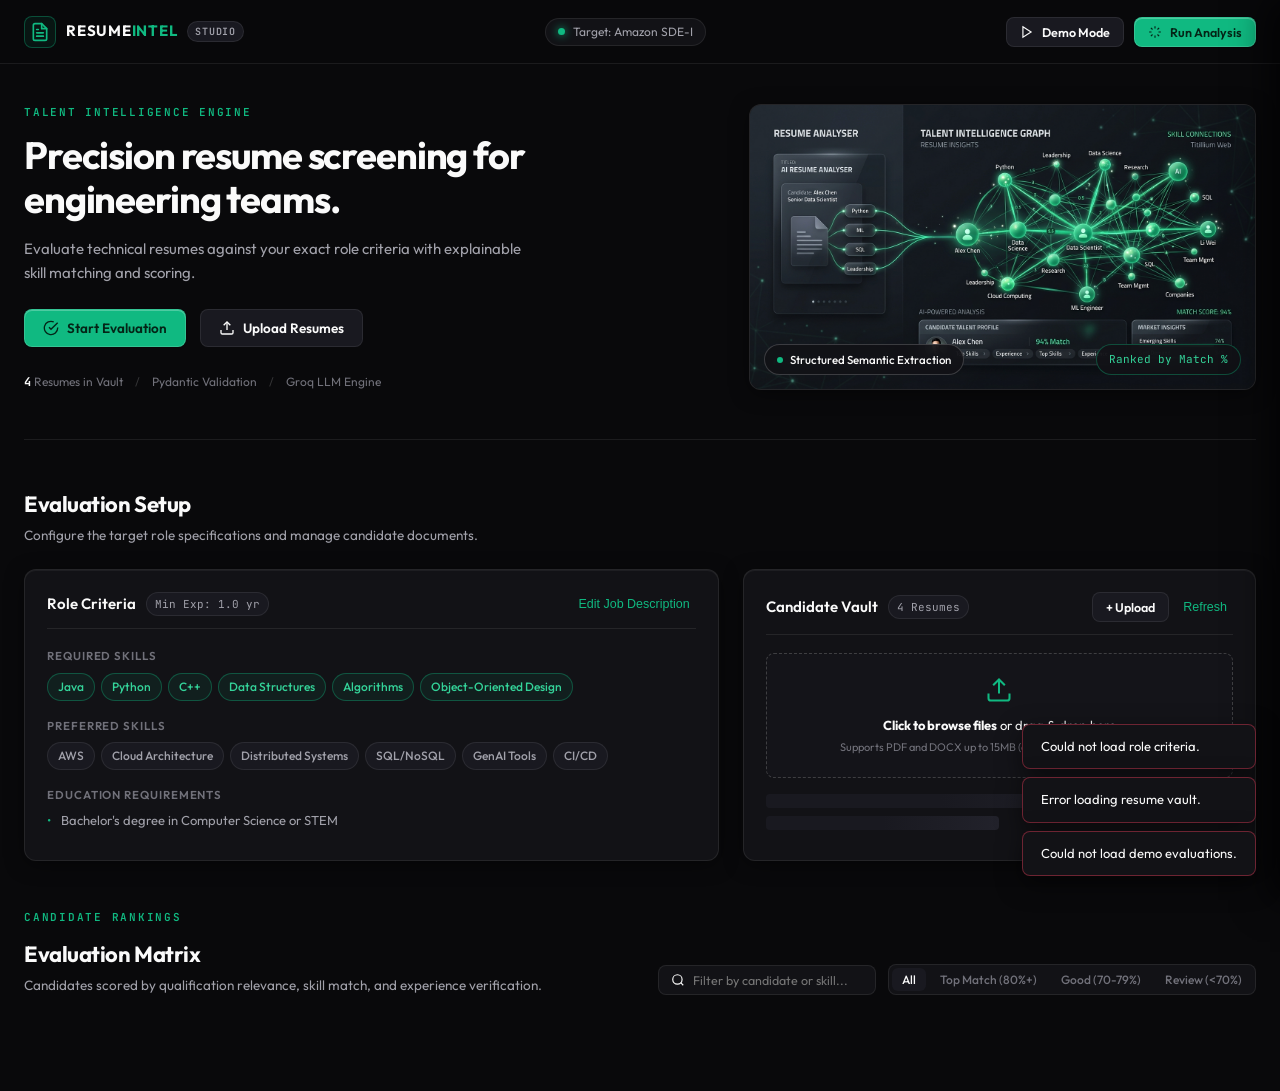
==== templates/index.html @ 769f35db "Initial commit: ResumeIntel AI Resume Screener" ====
<!DOCTYPE html>
<html lang="en">
<head>
  <meta charset="UTF-8">
  <meta name="viewport" content="width=device-width, initial-scale=1.0">
  <title>Resume Intelligence Studio | AI Talent Screening</title>
  <meta name="description" content="Precision resume screening and technical candidate evaluation powered by structured LLM intelligence.">
  
  <!-- Modern Typography: Outfit (Sans) and JetBrains Mono (Metrics) -->
  <link rel="preconnect" href="https://fonts.googleapis.com">
  <link rel="preconnect" href="https://fonts.gstatic.com" crossorigin>
  <link href="https://fonts.googleapis.com/css2?family=JetBrains+Mono:wght@400;500;600;700&family=Outfit:wght@300;400;500;600;700;800&display=swap" rel="stylesheet">
  
  <link rel="stylesheet" href="/static/css/style.css">
</head>
<body>
  <!-- Top Single-Line Navigation -->
  <header class="app-header" id="main-nav">
    <div class="nav-container">
      <div class="nav-brand">
        <div class="brand-glyph">
          <svg width="20" height="20" viewBox="0 0 24 24" fill="none" stroke="currentColor" stroke-width="2" stroke-linecap="round" stroke-linejoin="round">
            <path d="M14 2H6a2 2 0 0 0-2 2v16a2 2 0 0 0 2 2h12a2 2 0 0 0 2-2V8z"></path>
            <polyline points="14 2 14 8 20 8"></polyline>
            <line x1="16" y1="13" x2="8" y2="13"></line>
            <line x1="16" y1="17" x2="8" y2="17"></line>
            <polyline points="10 9 9 9 8 9"></polyline>
          </svg>
        </div>
        <span class="brand-title">RESUME<span class="brand-accent">INTEL</span></span>
        <span class="brand-badge">STUDIO</span>
      </div>

      <div class="nav-status">
        <span class="status-indicator"></span>
        <span class="status-text" id="active-role-pill">Target: Amazon SDE-I</span>
      </div>

      <div class="nav-actions">
        <button type="button" class="btn btn-secondary btn-sm" id="nav-demo-btn">
          <svg width="14" height="14" viewBox="0 0 24 24" fill="none" stroke="currentColor" stroke-width="2">
            <polygon points="5 3 19 12 5 21 5 3"></polygon>
          </svg>
          Demo Mode
        </button>
        <button type="button" class="btn btn-primary btn-sm" id="nav-run-btn">
          <svg width="14" height="14" viewBox="0 0 24 24" fill="none" stroke="currentColor" stroke-width="2">
            <path d="M12 2v4M12 18v4M4.93 4.93l2.83 2.83M16.24 16.24l2.83 2.83M2 12h4M18 12h4M4.93 19.07l2.83-2.83M16.24 7.76l2.83-2.83"></path>
          </svg>
          Run Analysis
        </button>
      </div>
    </div>
  </header>

  <main class="app-main">
    <!-- Asymmetric Split Hero Section -->
    <section class="hero-section" id="hero-block">
      <div class="hero-layout">
        <div class="hero-content">
          <div class="hero-eyebrow">TALENT INTELLIGENCE ENGINE</div>
          <h1 class="hero-headline">Precision resume screening for engineering teams.</h1>
          <p class="hero-subtext">
            Evaluate technical resumes against your exact role criteria with explainable skill matching and scoring.
          </p>
          <div class="hero-actions">
            <button type="button" class="btn btn-primary" id="hero-run-btn">
              <svg width="16" height="16" viewBox="0 0 24 24" fill="none" stroke="currentColor" stroke-width="2">
                <path d="M22 11.08V12a10 10 0 1 1-5.93-9.14"></path>
                <polyline points="22 4 12 14.01 9 11.01"></polyline>
              </svg>
              Start Evaluation
            </button>
            <button type="button" class="btn btn-secondary" id="hero-upload-shortcut">
              <svg width="16" height="16" viewBox="0 0 24 24" fill="none" stroke="currentColor" stroke-width="2">
                <path d="M21 15v4a2 2 0 0 1-2 2H5a2 2 0 0 1-2-2v-4"></path>
                <polyline points="17 8 12 3 7 8"></polyline>
                <line x1="12" y1="3" x2="12" y2="15"></line>
              </svg>
              Upload Resumes
            </button>
          </div>
          <div class="hero-metrics">
            <span class="metric-item"><strong id="vault-count-stat">4</strong> Resumes in Vault</span>
            <span class="metric-divider">/</span>
            <span class="metric-item">Pydantic Validation</span>
            <span class="metric-divider">/</span>
            <span class="metric-item">Groq LLM Engine</span>
          </div>
        </div>

        <div class="hero-asset-wrap">
          <div class="hero-media-card">
            <img src="/static/assets/hero_visual.jpg" alt="AI Talent Intelligence Graph" class="hero-media-img" width="720" height="405">
            <div class="hero-media-overlay">
              <div class="overlay-pill">
                <span class="live-dot"></span>
                <span>Structured Semantic Extraction</span>
              </div>
              <div class="overlay-badge">Ranked by Match %</div>
            </div>
          </div>
        </div>
      </div>
    </section>

    <!-- Studio Grid: Job Description Criteria & Resume Vault -->
    <section class="studio-section" id="studio-block">
      <div class="section-header">
        <h2 class="section-title">Evaluation Setup</h2>
        <p class="section-subtitle">Configure the target role specifications and manage candidate documents.</p>
      </div>

      <div class="studio-grid">
        <!-- Panel 1: Target Role Criteria -->
        <div class="studio-card jd-panel">
          <div class="card-header">
            <div class="card-title-wrap">
              <h3 class="card-title" id="job-role-display">Role Criteria</h3>
              <span class="badge" id="job-exp-display">Min Exp: 1.0 yr</span>
            </div>
            <button type="button" class="btn-text" id="toggle-jd-edit-btn">Edit Job Description</button>
          </div>

          <!-- Structured Criteria Tags -->
          <div class="criteria-view" id="criteria-view">
            <div class="criteria-group">
              <div class="group-label">Required Skills</div>
              <div class="tags-cluster" id="required-skills-tags">
                <span class="tag tag-primary">Java</span>
                <span class="tag tag-primary">Python</span>
                <span class="tag tag-primary">C++</span>
                <span class="tag tag-primary">Data Structures</span>
                <span class="tag tag-primary">Algorithms</span>
                <span class="tag tag-primary">Object-Oriented Design</span>
              </div>
            </div>

            <div class="criteria-group">
              <div class="group-label">Preferred Skills</div>
              <div class="tags-cluster" id="preferred-skills-tags">
                <span class="tag tag-muted">AWS</span>
                <span class="tag tag-muted">Cloud Architecture</span>
                <span class="tag tag-muted">Distributed Systems</span>
                <span class="tag tag-muted">SQL/NoSQL</span>
                <span class="tag tag-muted">GenAI Tools</span>
                <span class="tag tag-muted">CI/CD</span>
              </div>
            </div>

            <div class="criteria-group">
              <div class="group-label">Education Requirements</div>
              <ul class="criteria-list" id="education-requirements-list">
                <li>Bachelor's degree in Computer Science or STEM</li>
              </ul>
            </div>
          </div>

          <!-- Collapsible JD Textarea Editor -->
          <div class="jd-editor-drawer hidden" id="jd-editor-drawer">
            <label for="jd-textarea" class="editor-label">Paste or modify raw job description text:</label>
            <textarea id="jd-textarea" class="jd-input" rows="8" placeholder="Paste target job description here..."></textarea>
            <div class="editor-actions">
              <button type="button" class="btn btn-secondary btn-sm" id="cancel-jd-btn">Cancel</button>
              <button type="button" class="btn btn-primary btn-sm" id="save-jd-btn">Update & Re-Extract</button>
            </div>
          </div>
        </div>

        <!-- Panel 2: Resume Vault & Upload Dropzone -->
        <div class="studio-card vault-panel">
          <div class="card-header">
            <div class="card-title-wrap">
              <h3 class="card-title">Candidate Vault</h3>
              <span class="badge" id="vault-badge-count">4 Resumes</span>
            </div>
            <div style="display: flex; align-items: center; gap: 8px;">
              <button type="button" class="btn btn-secondary btn-sm" id="vault-upload-btn">+ Upload</button>
              <button type="button" class="btn-text" id="refresh-vault-btn">Refresh</button>
            </div>
          </div>

          <!-- Hidden file input outside dropzone to eliminate bubbling issues -->
          <input type="file" id="file-input" class="file-hidden-input" accept=".pdf,.docx" multiple style="display: none;">

          <!-- Dropzone -->
          <div class="dropzone" id="upload-dropzone" role="button" tabindex="0" style="cursor: pointer;">
            <div class="dropzone-icon">
              <svg width="28" height="28" viewBox="0 0 24 24" fill="none" stroke="currentColor" stroke-width="1.75">
                <path d="M21 15v4a2 2 0 0 1-2 2H5a2 2 0 0 1-2-2v-4"></path>
                <polyline points="17 8 12 3 7 8"></polyline>
                <line x1="12" y1="3" x2="12" y2="15"></line>
              </svg>
            </div>
            <div class="dropzone-prompt">
              <strong>Click to browse files</strong> or drag & drop here
            </div>
            <div class="dropzone-hint">Supports PDF and DOCX up to 15MB (auto-evaluated upon upload)</div>
          </div>

          <!-- Vault Files List -->
          <div class="vault-list" id="vault-files-list">
            <!-- Populated via JS -->
            <div class="vault-loading-skeleton">
              <div class="skeleton-line w-75"></div>
              <div class="skeleton-line w-50"></div>
            </div>
          </div>
        </div>
      </div>
    </section>

    <!-- Candidate Evaluation Matrix (Bento Layout) -->
    <section class="matrix-section" id="matrix-block">
      <div class="section-header">
        <div class="header-left">
          <div class="hero-eyebrow">CANDIDATE RANKINGS</div>
          <h2 class="section-title">Evaluation Matrix</h2>
          <p class="section-subtitle">Candidates scored by qualification relevance, skill match, and experience verification.</p>
        </div>
        <div class="header-filters">
          <div class="search-box">
            <svg width="14" height="14" viewBox="0 0 24 24" fill="none" stroke="currentColor" stroke-width="2">
              <circle cx="11" cy="11" r="8"></circle>
              <line x1="21" y1="21" x2="16.65" y2="16.65"></line>
            </svg>
            <input type="text" id="candidate-search-input" placeholder="Filter by candidate or skill...">
          </div>
          <div class="filter-pills" id="score-filters">
            <button type="button" class="pill-btn active" data-filter="all">All</button>
            <button type="button" class="pill-btn" data-filter="top">Top Match (80%+)</button>
            <button type="button" class="pill-btn" data-filter="good">Good (70-79%)</button>
            <button type="button" class="pill-btn" data-filter="review">Review (&lt;70%)</button>
          </div>
        </div>
      </div>

      <!-- Execution Progress Indicator -->
      <div class="analysis-progress-panel hidden" id="analysis-progress-box">
        <div class="progress-bar-wrap">
          <div class="progress-bar-fill" id="progress-bar-fill"></div>
        </div>
        <div class="progress-status-row">
          <span class="progress-label" id="progress-status-text">Processing candidate resumes with Groq LLM...</span>
          <span class="progress-percent font-mono" id="progress-percent-text">0%</span>
        </div>
      </div>

      <!-- Bento Cards Grid -->
      <div class="bento-grid" id="bento-results-grid">
        <!-- Rendered dynamically by app.js -->
      </div>
    </section>
  </main>

  <!-- Slide-Over Candidate Inspector Drawer -->
  <div class="inspector-backdrop hidden" id="inspector-backdrop"></div>
  <aside class="inspector-drawer hidden" id="inspector-drawer" aria-labelledby="drawer-candidate-name">
    <div class="drawer-header">
      <div class="drawer-header-info">
        <span class="drawer-tag" id="drawer-rank-tag">RANK #1</span>
        <h3 class="drawer-name" id="drawer-candidate-name">Candidate Name</h3>
        <p class="drawer-file font-mono" id="drawer-filename">filename.pdf</p>
      </div>
      <button type="button" class="drawer-close-btn" id="drawer-close-btn" aria-label="Close Inspector">
        <svg width="20" height="20" viewBox="0 0 24 24" fill="none" stroke="currentColor" stroke-width="2">
          <line x1="18" y1="6" x2="6" y2="18"></line>
          <line x1="6" y1="6" x2="18" y2="18"></line>
        </svg>
      </button>
    </div>

    <div class="drawer-body">
      <!-- Score & Summary Card -->
      <div class="inspector-score-card">
        <div class="score-circle-lg">
          <svg class="radial-chart" viewBox="0 0 100 100">
            <circle class="circle-bg" cx="50" cy="50" r="42" stroke-width="7"></circle>
            <circle class="circle-progress" id="drawer-radial-progress" cx="50" cy="50" r="42" stroke-width="7" stroke-dasharray="264" stroke-dashoffset="35"></circle>
          </svg>
          <div class="score-text-wrap">
            <span class="score-val font-mono" id="drawer-score-val">88.5</span>
            <span class="score-pct font-mono">%</span>
          </div>
        </div>
        <div class="score-summary-wrap">
          <div class="verdict-label">RECRUITER VERDICT</div>
          <p class="verdict-text" id="drawer-verdict-text">Strong candidate with solid foundations in algorithms and microservices.</p>
          <div class="exp-check-row">
            <span class="exp-badge" id="drawer-exp-badge">Experience Requirement Met</span>
            <span class="exp-years font-mono" id="drawer-exp-years">1.5 Yrs Exp</span>
          </div>
        </div>
      </div>

      <!-- Contact Metadata -->
      <div class="inspector-meta-row">
        <div class="meta-item">
          <svg width="14" height="14" viewBox="0 0 24 24" fill="none" stroke="currentColor" stroke-width="2">
            <path d="M4 4h16c1.1 0 2 .9 2 2v12c0 1.1-.9 2-2 2H4c-1.1 0-2-.9-2-2V6c0-1.1.9-2 2-2z"></path>
            <polyline points="22,6 12,13 2,6"></polyline>
          </svg>
          <span id="drawer-email">email@example.com</span>
        </div>
        <div class="meta-item">
          <svg width="14" height="14" viewBox="0 0 24 24" fill="none" stroke="currentColor" stroke-width="2">
            <path d="M22 16.92v3a2 2 0 0 1-2.18 2 19.79 19.79 0 0 1-8.63-3.07 19.5 19.5 0 0 1-6-6 19.79 19.79 0 0 1-3.07-8.67A2 2 0 0 1 4.11 2h3a2 2 0 0 1 2 1.72 12.84 12.84 0 0 0 .7 2.81 2 2 0 0 1-.45 2.11L8.09 9.91a16 16 0 0 0 6 6l1.27-1.27a2 2 0 0 1 2.11-.45 12.84 12.84 0 0 0 2.81.7A2 2 0 0 1 22 16.92z"></path>
          </svg>
          <span id="drawer-phone">+91 98765 43210</span>
        </div>
      </div>

      <!-- Skills Deep Dive -->
      <div class="inspector-section">
        <h4 class="inspector-section-title">Matching Skills</h4>
        <div class="tags-cluster" id="drawer-matching-skills">
          <!-- Tags -->
        </div>
      </div>

      <div class="inspector-section">
        <h4 class="inspector-section-title">Missing / Growth Skills</h4>
        <div class="tags-cluster" id="drawer-missing-skills">
          <!-- Tags -->
        </div>
      </div>

      <!-- Work Experience Timeline -->
      <div class="inspector-section">
        <h4 class="inspector-section-title">Extracted Experience</h4>
        <div class="timeline-list" id="drawer-experience-list">
          <!-- Timeline Items -->
        </div>
      </div>

      <!-- Education & Projects -->
      <div class="inspector-section">
        <h4 class="inspector-section-title">Education</h4>
        <ul class="bullet-list" id="drawer-education-list"></ul>
      </div>

      <div class="inspector-section">
        <h4 class="inspector-section-title">Key Projects</h4>
        <ul class="bullet-list" id="drawer-projects-list"></ul>
      </div>
    </div>
  </aside>

  <!-- Toast Container -->
  <div class="toast-stack" id="toast-stack"></div>

  <script src="/static/js/app.js"></script>
</body>
</html>
---- static/css/style.css ----
/* ==========================================================================
   RESUME INTELLIGENCE STUDIO - DESIGN SYSTEM
   Governed by .agents/skills/design-taste-frontend/SKILL.md
   Dials: DESIGN_VARIANCE: 7 | MOTION_INTENSITY: 6 | VISUAL_DENSITY: 4
   ========================================================================== */

:root {
  /* Surface Tokens (Dark Neutral Zinc) */
  --bg-base: #09090b;
  --bg-surface: #121216;
  --bg-elevated: #191920;
  --bg-input: #15151c;
  
  /* Hairline Border Tokens */
  --border-subtle: rgba(255, 255, 255, 0.08);
  --border-focus: rgba(255, 255, 255, 0.18);
  --border-accent: rgba(16, 185, 129, 0.35);

  /* Singular High-Contrast Accent: Crisp Emerald */
  --accent-primary: #10b981;
  --accent-hover: #059669;
  --accent-light: #34d399;
  --accent-glow: rgba(16, 185, 129, 0.14);
  --accent-subtle: rgba(16, 185, 129, 0.08);

  /* Status Colors (Restrained) */
  --amber-status: #f59e0b;
  --amber-subtle: rgba(245, 158, 11, 0.12);
  --rose-status: #f43f5e;
  --rose-subtle: rgba(244, 63, 94, 0.12);

  /* Typography Hierarchy */
  --text-primary: #fafafa;
  --text-secondary: #a1a1aa;
  --text-muted: #71717a;
  --text-faint: #52525b;

  /* Font Stacks */
  --font-sans: 'Outfit', -apple-system, BlinkMacSystemFont, 'Segoe UI', Roboto, sans-serif;
  --font-mono: 'JetBrains Mono', 'SF Mono', Menlo, Consolas, monospace;

  /* Shape Scale Consistency Lock */
  --radius-card: 12px;
  --radius-inner: 8px;
  --radius-pill: 9999px;

  /* Elevation Shadows */
  --shadow-card: 0 4px 20px -2px rgba(0, 0, 0, 0.5), inset 0 1px 0 rgba(255, 255, 255, 0.05);
  --shadow-drawer: -10px 0 35px rgba(0, 0, 0, 0.7);

  /* Motion Timing (Spring Physics Approximation) */
  --ease-spring: cubic-bezier(0.16, 1, 0.3, 1);
  --transition-fast: 160ms var(--ease-spring);
  --transition-normal: 240ms var(--ease-spring);
}

/* Base Reset & Layout Mechanics */
*, *::before, *::after {
  box-sizing: border-box;
  margin: 0;
  padding: 0;
}

html {
  background-color: var(--bg-base);
  color: var(--text-primary);
  font-family: var(--font-sans);
  font-size: 15px;
  line-height: 1.5;
  -webkit-font-smoothing: antialiased;
  -moz-osx-font-smoothing: grayscale;
}

body {
  min-height: 100dvh;
  display: flex;
  flex-direction: column;
  background-color: var(--bg-base);
  overflow-x: hidden;
}

.font-mono {
  font-family: var(--font-mono);
}

/* ==========================================================================
   NAVIGATION (Single line, 64px height cap)
   ========================================================================== */

.app-header {
  height: 64px;
  background-color: rgba(9, 9, 11, 0.88);
  backdrop-filter: blur(14px);
  -webkit-backdrop-filter: blur(14px);
  border-bottom: 1px solid var(--border-subtle);
  position: sticky;
  top: 0;
  z-index: 40;
}

.nav-container {
  max-width: 1360px;
  height: 100%;
  margin: 0 auto;
  padding: 0 24px;
  display: flex;
  align-items: center;
  justify-content: space-between;
}

.nav-brand {
  display: flex;
  align-items: center;
  gap: 10px;
}

.brand-glyph {
  width: 32px;
  height: 32px;
  border-radius: var(--radius-inner);
  background-color: var(--accent-subtle);
  border: 1px solid var(--border-accent);
  color: var(--accent-primary);
  display: flex;
  align-items: center;
  justify-content: center;
}

.brand-title {
  font-size: 15px;
  font-weight: 700;
  letter-spacing: 0.05em;
  color: var(--text-primary);
}

.brand-accent {
  color: var(--accent-primary);
}

.brand-badge {
  font-family: var(--font-mono);
  font-size: 10px;
  font-weight: 600;
  padding: 2px 7px;
  border-radius: var(--radius-pill);
  background: var(--bg-elevated);
  border: 1px solid var(--border-subtle);
  color: var(--text-secondary);
  letter-spacing: 0.08em;
}

.nav-status {
  display: flex;
  align-items: center;
  gap: 8px;
  padding: 4px 12px;
  background: var(--bg-surface);
  border: 1px solid var(--border-subtle);
  border-radius: var(--radius-pill);
  font-size: 12px;
  color: var(--text-secondary);
}

.status-indicator {
  width: 7px;
  height: 7px;
  border-radius: var(--radius-pill);
  background-color: var(--accent-primary);
  box-shadow: 0 0 8px var(--accent-primary);
}

.nav-actions {
  display: flex;
  align-items: center;
  gap: 10px;
}

/* ==========================================================================
   BUTTONS & TACTILE CONTROLS
   ========================================================================== */

.btn {
  display: inline-flex;
  align-items: center;
  justify-content: center;
  gap: 8px;
  font-family: var(--font-sans);
  font-size: 13.5px;
  font-weight: 600;
  white-space: nowrap;
  padding: 9px 18px;
  border-radius: var(--radius-inner);
  border: 1px solid transparent;
  cursor: pointer;
  transition: transform var(--transition-fast), background-color var(--transition-fast), border-color var(--transition-fast), box-shadow var(--transition-fast);
  user-select: none;
}

.btn:active {
  transform: translateY(1px) scale(0.99);
}

.btn-sm {
  padding: 6px 13px;
  font-size: 12.5px;
}

.btn-primary {
  background-color: var(--accent-primary);
  color: #042517;
  border-color: rgba(255, 255, 255, 0.15);
  box-shadow: 0 1px 2px rgba(0, 0, 0, 0.3), inset 0 1px 0 rgba(255, 255, 255, 0.25);
}

.btn-primary:hover {
  background-color: var(--accent-light);
  box-shadow: 0 3px 12px var(--accent-glow), inset 0 1px 0 rgba(255, 255, 255, 0.35);
}

.btn-secondary {
  background-color: var(--bg-elevated);
  color: var(--text-primary);
  border-color: var(--border-subtle);
}

.btn-secondary:hover {
  background-color: #22222b;
  border-color: var(--border-focus);
}

.btn-text {
  background: none;
  border: none;
  color: var(--accent-primary);
  font-size: 12.5px;
  font-weight: 500;
  cursor: pointer;
  padding: 4px 6px;
  border-radius: 4px;
  transition: color var(--transition-fast), background-color var(--transition-fast);
}

.btn-text:hover {
  color: var(--accent-light);
  background-color: var(--accent-subtle);
}

/* ==========================================================================
   APP MAIN & HERO SECTION (Fits Viewport, Top Padding Capped)
   ========================================================================== */

.app-main {
  flex: 1;
  max-width: 1360px;
  width: 100%;
  margin: 0 auto;
  padding: 0 24px 72px;
}

.hero-section {
  padding-top: 40px;
  padding-bottom: 48px;
  border-bottom: 1px solid var(--border-subtle);
}

.hero-layout {
  display: grid;
  grid-template-columns: 1.15fr 0.85fr;
  gap: 40px;
  align-items: center;
}

.hero-eyebrow {
  font-family: var(--font-mono);
  font-size: 11px;
  font-weight: 600;
  text-transform: uppercase;
  letter-spacing: 0.16em;
  color: var(--accent-primary);
  margin-bottom: 12px;
}

.hero-headline {
  font-size: 38px;
  font-weight: 700;
  line-height: 1.16;
  letter-spacing: -0.03em;
  color: var(--text-primary);
  margin-bottom: 14px;
  max-width: 22ch;
  padding-bottom: 2px;
}

.hero-subtext {
  font-size: 15px;
  line-height: 1.6;
  color: var(--text-secondary);
  max-width: 50ch;
  margin-bottom: 24px;
}

.hero-actions {
  display: flex;
  align-items: center;
  gap: 14px;
  margin-bottom: 26px;
}

.hero-metrics {
  display: flex;
  align-items: center;
  gap: 12px;
  font-size: 12px;
  color: var(--text-muted);
}

.hero-metrics strong {
  color: var(--text-primary);
  font-family: var(--font-mono);
}

.metric-divider {
  color: var(--border-focus);
}

.hero-asset-wrap {
  position: relative;
}

.hero-media-card {
  position: relative;
  border-radius: var(--radius-card);
  border: 1px solid var(--border-subtle);
  background: var(--bg-surface);
  overflow: hidden;
  box-shadow: var(--shadow-card);
}

.hero-media-img {
  display: block;
  width: 100%;
  height: auto;
  aspect-ratio: 16 / 9;
  object-fit: cover;
  filter: contrast(1.05);
}

.hero-media-overlay {
  position: absolute;
  bottom: 14px;
  left: 14px;
  right: 14px;
  display: flex;
  align-items: center;
  justify-content: space-between;
  gap: 8px;
}

.overlay-pill {
  display: flex;
  align-items: center;
  gap: 7px;
  padding: 6px 12px;
  background: rgba(18, 18, 22, 0.88);
  border: 1px solid var(--border-focus);
  backdrop-filter: blur(10px);
  border-radius: var(--radius-pill);
  font-size: 11.5px;
  font-weight: 500;
  color: var(--text-primary);
}

.live-dot {
  width: 6px;
  height: 6px;
  border-radius: var(--radius-pill);
  background-color: var(--accent-primary);
}

.overlay-badge {
  font-family: var(--font-mono);
  font-size: 11px;
  padding: 6px 12px;
  background: rgba(18, 18, 22, 0.88);
  border: 1px solid var(--border-accent);
  backdrop-filter: blur(10px);
  border-radius: var(--radius-pill);
  color: var(--accent-light);
}

/* ==========================================================================
   SECTION COMMON HEADERS
   ========================================================================== */

.studio-section, .matrix-section {
  padding-top: 48px;
}

.section-header {
  margin-bottom: 24px;
}

.section-title {
  font-size: 22px;
  font-weight: 700;
  letter-spacing: -0.02em;
  color: var(--text-primary);
  margin-bottom: 4px;
}

.section-subtitle {
  font-size: 13.5px;
  color: var(--text-secondary);
}

/* ==========================================================================
   STUDIO GRID: CRITERIA & VAULT
   ========================================================================== */

.studio-grid {
  display: grid;
  grid-template-columns: 1.15fr 0.85fr;
  gap: 24px;
}

.studio-card {
  background-color: var(--bg-surface);
  border: 1px solid var(--border-subtle);
  border-radius: var(--radius-card);
  padding: 22px;
  box-shadow: var(--shadow-card);
  display: flex;
  flex-direction: column;
}

.card-header {
  display: flex;
  align-items: center;
  justify-content: space-between;
  margin-bottom: 18px;
  padding-bottom: 12px;
  border-bottom: 1px solid var(--border-subtle);
}

.card-title-wrap {
  display: flex;
  align-items: center;
  gap: 10px;
}

.card-title {
  font-size: 15px;
  font-weight: 600;
  color: var(--text-primary);
}

.badge {
  font-family: var(--font-mono);
  font-size: 11px;
  padding: 3px 8px;
  border-radius: var(--radius-pill);
  background-color: var(--bg-elevated);
  border: 1px solid var(--border-subtle);
  color: var(--text-secondary);
}

/* Criteria View */
.criteria-group {
  margin-bottom: 16px;
}

.criteria-group:last-child {
  margin-bottom: 0;
}

.group-label {
  font-size: 11.5px;
  font-weight: 600;
  text-transform: uppercase;
  letter-spacing: 0.08em;
  color: var(--text-muted);
  margin-bottom: 8px;
}

.tags-cluster {
  display: flex;
  flex-wrap: wrap;
  gap: 6px;
}

.tag {
  font-size: 12px;
  font-weight: 500;
  padding: 4px 10px;
  border-radius: var(--radius-pill);
  display: inline-flex;
  align-items: center;
  gap: 5px;
}

.tag-primary {
  background-color: var(--accent-subtle);
  border: 1px solid var(--border-accent);
  color: var(--accent-light);
}

.tag-muted {
  background-color: var(--bg-elevated);
  border: 1px solid var(--border-subtle);
  color: var(--text-secondary);
}

.tag-rose {
  background-color: var(--rose-subtle);
  border: 1px solid rgba(244, 63, 94, 0.3);
  color: #fda4af;
}

.criteria-list {
  list-style: none;
  font-size: 13px;
  color: var(--text-secondary);
}

.criteria-list li {
  position: relative;
  padding-left: 14px;
}

.criteria-list li::before {
  content: "•";
  position: absolute;
  left: 0;
  color: var(--accent-primary);
}

/* Collapsible Editor Drawer */
.jd-editor-drawer {
  margin-top: 14px;
  display: flex;
  flex-direction: column;
  gap: 10px;
}

.editor-label {
  font-size: 12px;
  color: var(--text-secondary);
}

.jd-input {
  width: 100%;
  background-color: var(--bg-input);
  border: 1px solid var(--border-subtle);
  border-radius: var(--radius-inner);
  color: var(--text-primary);
  font-family: var(--font-sans);
  font-size: 13px;
  line-height: 1.5;
  padding: 12px;
  resize: vertical;
}

.jd-input:focus {
  outline: none;
  border-color: var(--accent-primary);
  box-shadow: 0 0 0 2px var(--accent-glow);
}

.editor-actions {
  display: flex;
  justify-content: flex-end;
  gap: 8px;
}

/* Dropzone */
.dropzone {
  border: 1px dashed var(--border-focus);
  border-radius: var(--radius-inner);
  padding: 22px 16px;
  text-align: center;
  background-color: rgba(25, 25, 32, 0.4);
  cursor: pointer;
  transition: border-color var(--transition-fast), background-color var(--transition-fast);
  margin-bottom: 16px;
}

.dropzone:hover, .dropzone.dragover {
  border-color: var(--accent-primary);
  background-color: var(--accent-subtle);
}

.file-hidden-input {
  display: none;
}

.dropzone-icon {
  color: var(--accent-primary);
  margin-bottom: 6px;
}

.dropzone-prompt {
  font-size: 13px;
  color: var(--text-primary);
  margin-bottom: 3px;
}

.browse-link {
  color: var(--accent-light);
  text-decoration: underline;
}

.dropzone-hint {
  font-size: 11px;
  color: var(--text-muted);
}

/* Vault List */
.vault-list {
  display: flex;
  flex-direction: column;
  gap: 8px;
  max-height: 220px;
  overflow-y: auto;
}

.vault-item {
  display: flex;
  align-items: center;
  justify-content: space-between;
  padding: 9px 12px;
  background-color: var(--bg-elevated);
  border: 1px solid var(--border-subtle);
  border-radius: var(--radius-inner);
  transition: border-color var(--transition-fast);
}

.vault-item:hover {
  border-color: var(--border-focus);
}

.file-info {
  display: flex;
  align-items: center;
  gap: 10px;
  min-width: 0;
}

.ext-badge {
  font-family: var(--font-mono);
  font-size: 10px;
  font-weight: 700;
  padding: 2px 6px;
  border-radius: 4px;
  background-color: rgba(255, 255, 255, 0.07);
  color: var(--text-secondary);
}

.file-name {
  font-size: 12.5px;
  font-weight: 500;
  color: var(--text-primary);
  white-space: nowrap;
  overflow: hidden;
  text-overflow: ellipsis;
  max-width: 220px;
}

.file-size {
  font-family: var(--font-mono);
  font-size: 11px;
  color: var(--text-muted);
}

.btn-icon-del {
  background: none;
  border: none;
  color: var(--text-muted);
  cursor: pointer;
  padding: 4px;
  border-radius: 4px;
  transition: color var(--transition-fast);
}

.btn-icon-del:hover {
  color: var(--rose-status);
}

/* ==========================================================================
   MATRIX SECTION & BENTO GRID
   ========================================================================== */

.matrix-section .section-header {
  display: flex;
  align-items: flex-end;
  justify-content: space-between;
  gap: 20px;
  flex-wrap: wrap;
}

.header-filters {
  display: flex;
  align-items: center;
  gap: 12px;
  flex-wrap: wrap;
}

.search-box {
  display: flex;
  align-items: center;
  gap: 8px;
  padding: 6px 12px;
  background: var(--bg-surface);
  border: 1px solid var(--border-subtle);
  border-radius: var(--radius-inner);
}

.search-box input {
  background: none;
  border: none;
  color: var(--text-primary);
  font-family: var(--font-sans);
  font-size: 12.5px;
  width: 170px;
}

.search-box input:focus {
  outline: none;
}

.filter-pills {
  display: flex;
  align-items: center;
  gap: 4px;
  background: var(--bg-surface);
  padding: 3px;
  border-radius: var(--radius-inner);
  border: 1px solid var(--border-subtle);
}

.pill-btn {
  background: none;
  border: none;
  color: var(--text-muted);
  font-family: var(--font-sans);
  font-size: 12px;
  font-weight: 500;
  padding: 4px 10px;
  border-radius: 6px;
  cursor: pointer;
  transition: color var(--transition-fast), background-color var(--transition-fast);
}

.pill-btn.active, .pill-btn:hover {
  color: var(--text-primary);
  background-color: var(--bg-elevated);
}

/* Progress Panel */
.analysis-progress-panel {
  background-color: var(--bg-surface);
  border: 1px solid var(--border-subtle);
  border-radius: var(--radius-card);
  padding: 16px 20px;
  margin-bottom: 24px;
}

.progress-bar-wrap {
  height: 6px;
  background-color: var(--bg-elevated);
  border-radius: var(--radius-pill);
  overflow: hidden;
  margin-bottom: 10px;
}

.progress-bar-fill {
  height: 100%;
  width: 0%;
  background: linear-gradient(90deg, var(--accent-primary), var(--accent-light));
  transition: width 300ms ease;
}

.progress-status-row {
  display: flex;
  align-items: center;
  justify-content: space-between;
  font-size: 12.5px;
}

.progress-label {
  color: var(--text-secondary);
}

.progress-percent {
  color: var(--accent-light);
  font-weight: 600;
}

/* Bento Results Grid (Variance 7, Rhythm, Asymmetric) */
.bento-grid {
  display: grid;
  grid-template-columns: repeat(2, 1fr);
  gap: 20px;
}

.bento-card {
  background-color: var(--bg-surface);
  border: 1px solid var(--border-subtle);
  border-radius: var(--radius-card);
  padding: 22px;
  box-shadow: var(--shadow-card);
  display: flex;
  flex-direction: column;
  justify-content: space-between;
  transition: transform var(--transition-fast), border-color var(--transition-fast);
  position: relative;
}

.bento-card:hover {
  border-color: var(--border-focus);
  transform: translateY(-2px);
}

.bento-card.rank-first {
  grid-column: span 2;
  border-color: var(--border-accent);
  background: linear-gradient(135deg, rgba(18, 18, 22, 1) 0%, rgba(20, 28, 24, 0.45) 100%);
}

.card-top {
  display: flex;
  align-items: flex-start;
  justify-content: space-between;
  margin-bottom: 16px;
}

.candidate-lead {
  display: flex;
  flex-direction: column;
  gap: 4px;
}

.rank-indicator {
  font-family: var(--font-mono);
  font-size: 11px;
  font-weight: 700;
  letter-spacing: 0.08em;
  color: var(--accent-primary);
}

.candidate-name {
  font-size: 19px;
  font-weight: 700;
  letter-spacing: -0.01em;
  color: var(--text-primary);
}

.candidate-source-file {
  font-family: var(--font-mono);
  font-size: 11px;
  color: var(--text-muted);
  max-width: 280px;
  overflow: hidden;
  text-overflow: ellipsis;
  white-space: nowrap;
}

/* Radial Dial Gauge */
.gauge-wrap {
  width: 60px;
  height: 60px;
  position: relative;
  flex-shrink: 0;
}

.radial-chart {
  width: 100%;
  height: 100%;
  transform: rotate(-90deg);
}

.circle-bg {
  fill: none;
  stroke: var(--bg-elevated);
}

.circle-progress {
  fill: none;
  stroke: var(--accent-primary);
  stroke-linecap: round;
  transition: stroke-dashoffset 800ms var(--ease-spring);
}

.gauge-text {
  position: absolute;
  inset: 0;
  display: flex;
  flex-direction: column;
  align-items: center;
  justify-content: center;
  line-height: 1;
}

.gauge-val {
  font-size: 13.5px;
  font-weight: 700;
  color: var(--text-primary);
}

.gauge-symbol {
  font-size: 9px;
  color: var(--text-muted);
}

/* Middle Content */
.card-middle {
  margin-bottom: 18px;
}

.card-verdict-quote {
  font-size: 13px;
  line-height: 1.5;
  color: var(--text-secondary);
  margin-bottom: 14px;
  display: -webkit-box;
  -webkit-line-clamp: 2;
  -webkit-box-orient: vertical;
  overflow: hidden;
}

.skills-preview-block {
  display: flex;
  flex-direction: column;
  gap: 8px;
}

.skills-preview-label {
  font-size: 11px;
  font-weight: 600;
  text-transform: uppercase;
  letter-spacing: 0.06em;
  color: var(--text-muted);
}

/* Bottom Controls */
.card-bottom {
  display: flex;
  align-items: center;
  justify-content: space-between;
  padding-top: 14px;
  border-top: 1px solid var(--border-subtle);
  gap: 12px;
}

.exp-status-pill {
  font-size: 11.5px;
  font-weight: 500;
  padding: 4px 9px;
  border-radius: var(--radius-pill);
  background-color: var(--bg-elevated);
  border: 1px solid var(--border-subtle);
  color: var(--text-secondary);
}

.exp-status-pill.met {
  color: var(--accent-light);
  border-color: var(--border-accent);
}

/* ==========================================================================
   INSPECTOR DRAWER (Slide-Over Panel)
   ========================================================================== */

.inspector-backdrop {
  position: fixed;
  inset: 0;
  background-color: rgba(0, 0, 0, 0.65);
  backdrop-filter: blur(4px);
  z-index: 50;
  transition: opacity var(--transition-fast);
}

.inspector-drawer {
  position: fixed;
  top: 0;
  right: 0;
  bottom: 0;
  width: 520px;
  max-width: 100vw;
  background-color: var(--bg-surface);
  border-left: 1px solid var(--border-subtle);
  box-shadow: var(--shadow-drawer);
  z-index: 60;
  display: flex;
  flex-direction: column;
  transform: translateX(0);
  transition: transform var(--transition-normal);
  overflow: hidden;
}

.inspector-drawer.hidden {
  transform: translateX(100%);
  display: flex !important;
  pointer-events: none;
}

.drawer-header {
  padding: 22px 24px;
  border-bottom: 1px solid var(--border-subtle);
  display: flex;
  align-items: flex-start;
  justify-content: space-between;
}

.drawer-tag {
  font-family: var(--font-mono);
  font-size: 11px;
  font-weight: 700;
  color: var(--accent-primary);
  letter-spacing: 0.06em;
}

.drawer-name {
  font-size: 22px;
  font-weight: 700;
  color: var(--text-primary);
  margin: 2px 0;
}

.drawer-file {
  font-size: 12px;
  color: var(--text-muted);
}

.drawer-close-btn {
  background: none;
  border: none;
  color: var(--text-muted);
  cursor: pointer;
  padding: 4px;
  border-radius: 4px;
  transition: color var(--transition-fast);
}

.drawer-close-btn:hover {
  color: var(--text-primary);
}

.drawer-body {
  padding: 24px;
  overflow-y: auto;
  display: flex;
  flex-direction: column;
  gap: 22px;
}

.inspector-score-card {
  display: flex;
  align-items: center;
  gap: 20px;
  background-color: var(--bg-elevated);
  border: 1px solid var(--border-subtle);
  border-radius: var(--radius-card);
  padding: 18px;
}

.score-circle-lg {
  width: 80px;
  height: 80px;
  position: relative;
  flex-shrink: 0;
}

.score-text-wrap {
  position: absolute;
  inset: 0;
  display: flex;
  align-items: baseline;
  justify-content: center;
  padding-top: 26px;
}

.score-val {
  font-size: 20px;
  font-weight: 700;
  color: var(--text-primary);
}

.score-pct {
  font-size: 12px;
  color: var(--accent-light);
}

.score-summary-wrap {
  display: flex;
  flex-direction: column;
  gap: 4px;
}

.verdict-label {
  font-family: var(--font-mono);
  font-size: 10px;
  font-weight: 600;
  letter-spacing: 0.1em;
  color: var(--accent-primary);
}

.verdict-text {
  font-size: 13px;
  line-height: 1.45;
  color: var(--text-secondary);
}

.exp-check-row {
  display: flex;
  align-items: center;
  gap: 10px;
  margin-top: 4px;
}

.exp-badge {
  font-size: 11px;
  font-weight: 500;
  color: var(--accent-light);
}

.exp-years {
  font-size: 11px;
  color: var(--text-muted);
}

.inspector-meta-row {
  display: flex;
  gap: 16px;
  font-size: 12.5px;
  color: var(--text-secondary);
  flex-wrap: wrap;
}

.meta-item {
  display: flex;
  align-items: center;
  gap: 6px;
}

.inspector-section-title {
  font-size: 13px;
  font-weight: 600;
  text-transform: uppercase;
  letter-spacing: 0.06em;
  color: var(--text-muted);
  margin-bottom: 10px;
}

/* Timeline */
.timeline-list {
  display: flex;
  flex-direction: column;
  gap: 14px;
}

.timeline-item {
  border-left: 2px solid var(--border-focus);
  padding-left: 14px;
  position: relative;
}

.timeline-role {
  font-size: 14px;
  font-weight: 600;
  color: var(--text-primary);
}

.timeline-company {
  font-size: 12.5px;
  color: var(--text-secondary);
}

.timeline-desc {
  font-size: 12.5px;
  color: var(--text-muted);
  margin-top: 4px;
  line-height: 1.4;
}

.bullet-list {
  list-style: none;
  display: flex;
  flex-direction: column;
  gap: 6px;
  font-size: 13px;
  color: var(--text-secondary);
}

.bullet-list li {
  position: relative;
  padding-left: 14px;
}

.bullet-list li::before {
  content: "•";
  position: absolute;
  left: 0;
  color: var(--accent-primary);
}

/* ==========================================================================
   TOAST STACK & LOADING SKELETONS
   ========================================================================== */

.toast-stack {
  position: fixed;
  bottom: 24px;
  right: 24px;
  display: flex;
  flex-direction: column;
  gap: 8px;
  z-index: 100;
}

.toast {
  background-color: var(--bg-surface);
  border: 1px solid var(--border-subtle);
  border-radius: var(--radius-inner);
  padding: 12px 18px;
  box-shadow: 0 8px 24px rgba(0, 0, 0, 0.5);
  font-size: 13px;
  color: var(--text-primary);
  display: flex;
  align-items: center;
  gap: 10px;
  animation: toastIn 200ms var(--ease-spring);
}

.toast.success {
  border-color: var(--border-accent);
}

.toast.error {
  border-color: rgba(244, 63, 94, 0.4);
}

@keyframes toastIn {
  from {
    opacity: 0;
    transform: translateY(10px);
  }
  to {
    opacity: 1;
    transform: translateY(0);
  }
}

.skeleton-line {
  height: 14px;
  background: linear-gradient(90deg, var(--bg-elevated) 25%, #22222b 50%, var(--bg-elevated) 75%);
  background-size: 200% 100%;
  animation: shimmer 1.5s infinite;
  border-radius: 4px;
  margin-bottom: 8px;
}

.w-75 { width: 75%; }
.w-50 { width: 50%; }

@keyframes shimmer {
  0% { background-position: 200% 0; }
  100% { background-position: -200% 0; }
}

.hidden {
  display: none !important;
}

/* ==========================================================================
   RESPONSIVENESS & ACCESSIBILITY GUARDRAILS
   ========================================================================== */

@media (max-width: 1024px) {
  .hero-layout {
    grid-template-columns: 1fr;
    gap: 32px;
  }
  .studio-grid {
    grid-template-columns: 1fr;
  }
  .hero-headline {
    font-size: 32px;
  }
}

@media (max-width: 768px) {
  .bento-grid {
    grid-template-columns: 1fr;
  }
  .bento-card.rank-first {
    grid-column: span 1;
  }
  .nav-status {
    display: none;
  }
  .inspector-drawer {
    width: 100vw;
  }
}

/* Strict prefers-reduced-motion check per Section 6.B */
@media (prefers-reduced-motion: reduce) {
  *, *::before, *::after {
    animation-duration: 0.01ms !important;
    animation-iteration-count: 1 !important;
    transition-duration: 0.01ms !important;
    scroll-behavior: auto !important;
  }
}
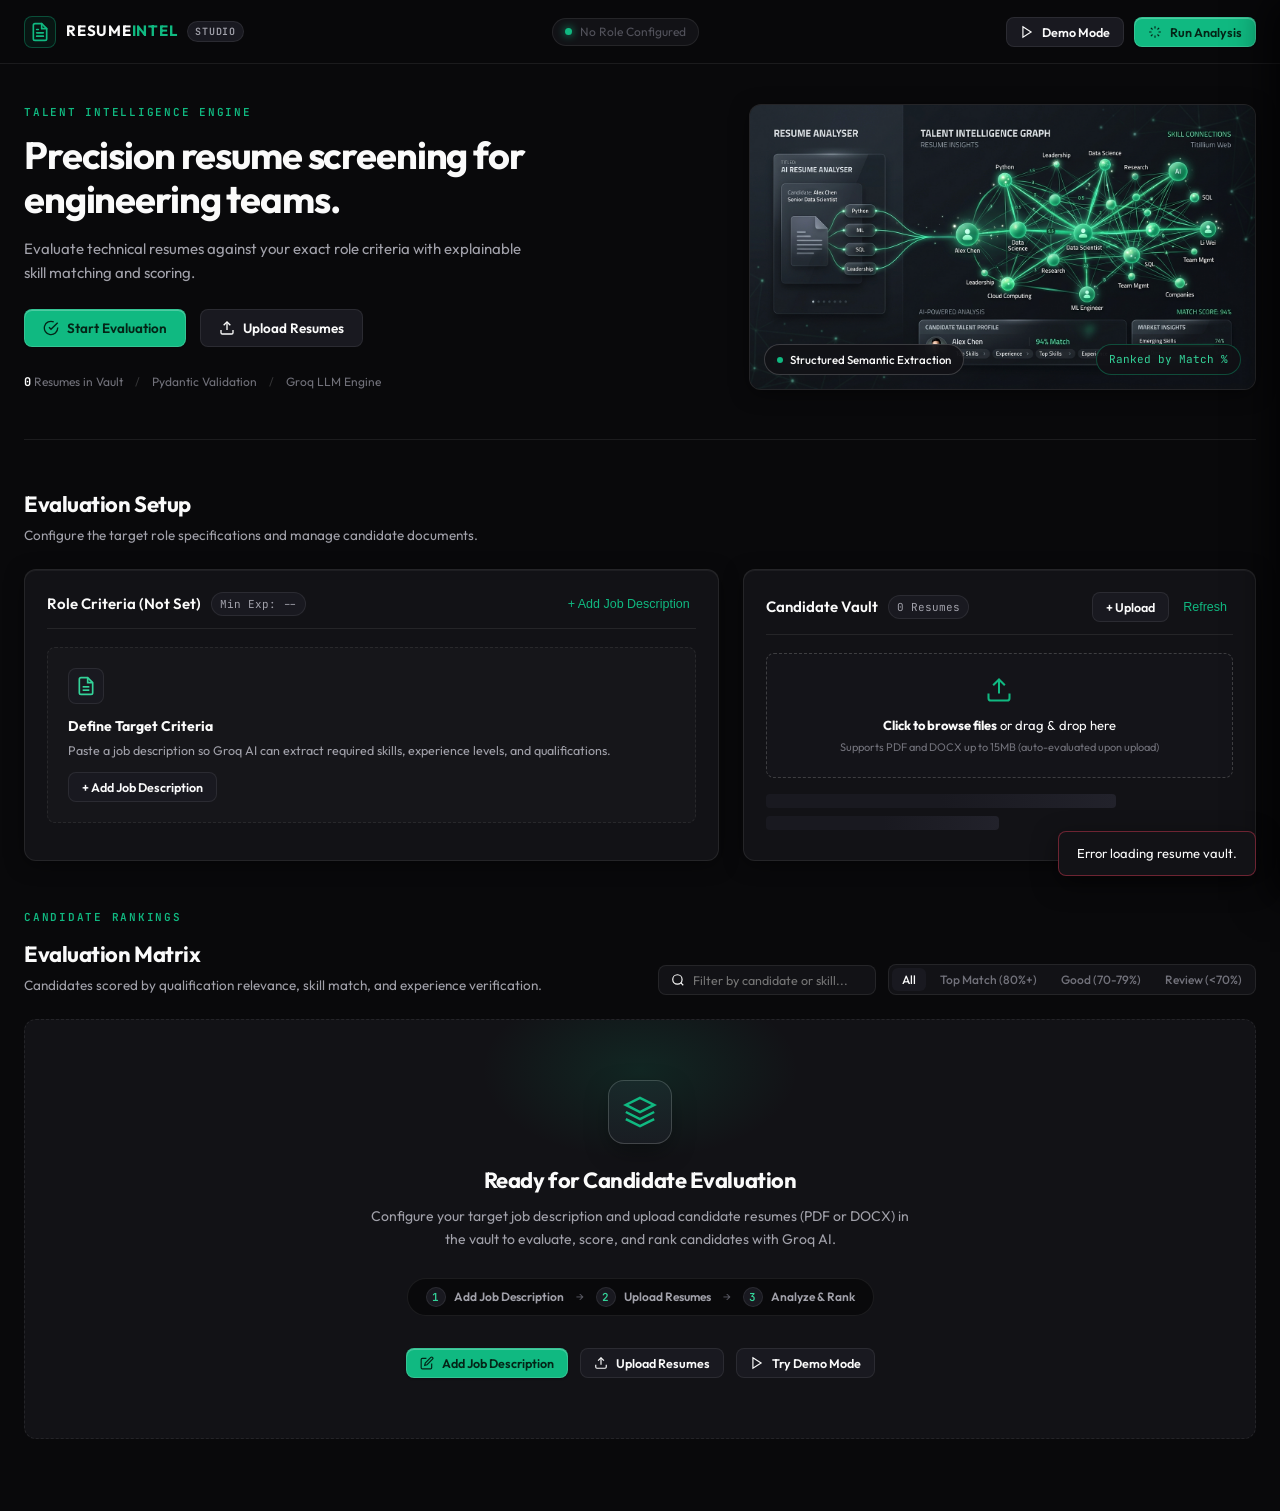
==== commit aa4e2bfd: "Open with clean slate: require user JD and resumes, toggleable demo mode" ====
--- a/templates/index.html
+++ b/templates/index.html
@@ -33,7 +33,7 @@
 
       <div class="nav-status">
         <span class="status-indicator"></span>
-        <span class="status-text" id="active-role-pill">Target: Amazon SDE-I</span>
+        <span class="status-text" id="active-role-pill">No Role Configured</span>
       </div>
 
       <div class="nav-actions">
@@ -81,7 +81,7 @@
             </button>
           </div>
           <div class="hero-metrics">
-            <span class="metric-item"><strong id="vault-count-stat">4</strong> Resumes in Vault</span>
+            <span class="metric-item"><strong id="vault-count-stat">0</strong> Resumes in Vault</span>
             <span class="metric-divider">/</span>
             <span class="metric-item">Pydantic Validation</span>
             <span class="metric-divider">/</span>
@@ -116,53 +116,38 @@
         <div class="studio-card jd-panel">
           <div class="card-header">
             <div class="card-title-wrap">
-              <h3 class="card-title" id="job-role-display">Role Criteria</h3>
-              <span class="badge" id="job-exp-display">Min Exp: 1.0 yr</span>
-            </div>
-            <button type="button" class="btn-text" id="toggle-jd-edit-btn">Edit Job Description</button>
-          </div>
-
-          <!-- Structured Criteria Tags -->
+              <h3 class="card-title" id="job-role-display">Role Criteria (Not Set)</h3>
+              <span class="badge" id="job-exp-display">Min Exp: --</span>
+            </div>
+            <button type="button" class="btn-text" id="toggle-jd-edit-btn">+ Add Job Description</button>
+          </div>
+
+          <!-- Structured Criteria Tags or Empty Box -->
           <div class="criteria-view" id="criteria-view">
-            <div class="criteria-group">
-              <div class="group-label">Required Skills</div>
-              <div class="tags-cluster" id="required-skills-tags">
-                <span class="tag tag-primary">Java</span>
-                <span class="tag tag-primary">Python</span>
-                <span class="tag tag-primary">C++</span>
-                <span class="tag tag-primary">Data Structures</span>
-                <span class="tag tag-primary">Algorithms</span>
-                <span class="tag tag-primary">Object-Oriented Design</span>
+            <div class="criteria-empty-box">
+              <div class="empty-icon-sm">
+                <svg width="20" height="20" viewBox="0 0 24 24" fill="none" stroke="currentColor" stroke-width="2">
+                  <path d="M14 2H6a2 2 0 0 0-2 2v16a2 2 0 0 0 2 2h12a2 2 0 0 0 2-2V8z"></path>
+                  <polyline points="14 2 14 8 20 8"></polyline>
+                  <line x1="16" y1="13" x2="8" y2="13"></line>
+                  <line x1="16" y1="17" x2="8" y2="17"></line>
+                </svg>
               </div>
-            </div>
-
-            <div class="criteria-group">
-              <div class="group-label">Preferred Skills</div>
-              <div class="tags-cluster" id="preferred-skills-tags">
-                <span class="tag tag-muted">AWS</span>
-                <span class="tag tag-muted">Cloud Architecture</span>
-                <span class="tag tag-muted">Distributed Systems</span>
-                <span class="tag tag-muted">SQL/NoSQL</span>
-                <span class="tag tag-muted">GenAI Tools</span>
-                <span class="tag tag-muted">CI/CD</span>
+              <div class="empty-text">
+                <strong>Define Target Criteria</strong>
+                <p>Paste a job description so Groq AI can extract required skills, experience levels, and qualifications.</p>
               </div>
-            </div>
-
-            <div class="criteria-group">
-              <div class="group-label">Education Requirements</div>
-              <ul class="criteria-list" id="education-requirements-list">
-                <li>Bachelor's degree in Computer Science or STEM</li>
-              </ul>
+              <button type="button" class="btn btn-secondary btn-sm" id="btn-open-jd-drawer">+ Add Job Description</button>
             </div>
           </div>
 
           <!-- Collapsible JD Textarea Editor -->
           <div class="jd-editor-drawer hidden" id="jd-editor-drawer">
             <label for="jd-textarea" class="editor-label">Paste or modify raw job description text:</label>
-            <textarea id="jd-textarea" class="jd-input" rows="8" placeholder="Paste target job description here..."></textarea>
+            <textarea id="jd-textarea" class="jd-input" rows="8" placeholder="Paste target job description here (e.g. Job Role, Responsibilities, Required Skills, Minimum Experience)..."></textarea>
             <div class="editor-actions">
               <button type="button" class="btn btn-secondary btn-sm" id="cancel-jd-btn">Cancel</button>
-              <button type="button" class="btn btn-primary btn-sm" id="save-jd-btn">Update & Re-Extract</button>
+              <button type="button" class="btn btn-primary btn-sm" id="save-jd-btn">Save & Extract Criteria</button>
             </div>
           </div>
         </div>
@@ -172,7 +157,7 @@
           <div class="card-header">
             <div class="card-title-wrap">
               <h3 class="card-title">Candidate Vault</h3>
-              <span class="badge" id="vault-badge-count">4 Resumes</span>
+              <span class="badge" id="vault-badge-count">0 Resumes</span>
             </div>
             <div style="display: flex; align-items: center; gap: 8px;">
               <button type="button" class="btn btn-secondary btn-sm" id="vault-upload-btn">+ Upload</button>
--- a/static/css/style.css
+++ b/static/css/style.css
@@ -1265,6 +1265,186 @@
 @keyframes shimmer {
   0% { background-position: 200% 0; }
   100% { background-position: -200% 0; }
+}
+
+/* ==========================================================================
+   CLEAN EMPTY STATES & WORKSPACE CONTROLS
+   ========================================================================== */
+
+.criteria-empty-box {
+  display: flex;
+  flex-direction: column;
+  align-items: flex-start;
+  gap: 12px;
+  padding: 20px;
+  background: rgba(255, 255, 255, 0.02);
+  border: 1px dashed var(--border-subtle);
+  border-radius: var(--radius-inner);
+}
+
+.empty-icon-sm {
+  display: inline-flex;
+  align-items: center;
+  justify-content: center;
+  width: 36px;
+  height: 36px;
+  border-radius: 8px;
+  background: var(--bg-elevated);
+  border: 1px solid var(--border-subtle);
+  color: var(--accent-light);
+}
+
+.empty-text strong {
+  display: block;
+  font-size: 14px;
+  color: var(--text-primary);
+  margin-bottom: 4px;
+}
+
+.empty-text p {
+  font-size: 12.5px;
+  line-height: 1.5;
+  color: var(--text-secondary);
+}
+
+.bento-empty-wrapper {
+  grid-column: 1 / -1;
+  display: flex;
+  flex-direction: column;
+  align-items: center;
+  text-align: center;
+  padding: 60px 24px;
+  background: var(--bg-surface);
+  border: 1px dashed var(--border-subtle);
+  border-radius: var(--radius-card);
+  position: relative;
+  overflow: hidden;
+}
+
+.empty-halo-glow {
+  position: absolute;
+  top: -40px;
+  left: 50%;
+  transform: translateX(-50%);
+  width: 320px;
+  height: 180px;
+  background: radial-gradient(ellipse at center, rgba(16, 185, 129, 0.12) 0%, rgba(16, 185, 129, 0) 70%);
+  pointer-events: none;
+}
+
+.empty-icon-shield {
+  display: inline-flex;
+  align-items: center;
+  justify-content: center;
+  width: 64px;
+  height: 64px;
+  border-radius: 16px;
+  background: var(--bg-elevated);
+  border: 1px solid var(--border-focus);
+  color: var(--accent-primary);
+  margin-bottom: 20px;
+  box-shadow: 0 8px 24px -4px rgba(0, 0, 0, 0.5);
+}
+
+.bento-empty-title {
+  font-size: 22px;
+  font-weight: 700;
+  color: var(--text-primary);
+  letter-spacing: -0.02em;
+  margin-bottom: 8px;
+}
+
+.bento-empty-subtitle {
+  font-size: 14px;
+  color: var(--text-secondary);
+  max-width: 540px;
+  line-height: 1.6;
+  margin-bottom: 28px;
+}
+
+.workflow-steps-pill-bar {
+  display: flex;
+  align-items: center;
+  gap: 12px;
+  background: var(--bg-base);
+  border: 1px solid var(--border-subtle);
+  padding: 8px 18px;
+  border-radius: var(--radius-pill);
+  margin-bottom: 32px;
+}
+
+.workflow-pill-step {
+  display: flex;
+  align-items: center;
+  gap: 8px;
+  font-size: 12px;
+  font-weight: 600;
+  color: var(--text-secondary);
+}
+
+.pill-step-index {
+  display: inline-flex;
+  align-items: center;
+  justify-content: center;
+  width: 20px;
+  height: 20px;
+  border-radius: 50%;
+  background: var(--bg-elevated);
+  border: 1px solid var(--border-subtle);
+  color: var(--accent-light);
+  font-size: 11px;
+  font-family: var(--font-mono);
+}
+
+.workflow-step-divider {
+  color: var(--text-faint);
+  font-size: 12px;
+}
+
+.empty-cta-group {
+  display: flex;
+  align-items: center;
+  gap: 12px;
+  flex-wrap: wrap;
+  justify-content: center;
+}
+
+.demo-banner {
+  grid-column: 1 / -1;
+  display: flex;
+  align-items: center;
+  justify-content: space-between;
+  background: rgba(16, 185, 129, 0.08);
+  border: 1px solid var(--border-accent);
+  border-radius: var(--radius-inner);
+  padding: 10px 16px;
+  margin-bottom: 16px;
+}
+
+.demo-banner-left {
+  display: flex;
+  align-items: center;
+  gap: 10px;
+  font-size: 13px;
+  color: var(--text-primary);
+}
+
+.demo-dot {
+  width: 8px;
+  height: 8px;
+  border-radius: 50%;
+  background: var(--accent-primary);
+  box-shadow: 0 0 8px var(--accent-primary);
+}
+
+.btn-active {
+  background: var(--bg-elevated) !important;
+  border-color: var(--accent-primary) !important;
+  color: var(--accent-light) !important;
+}
+
+.status-text.faint {
+  color: var(--text-faint);
 }
 
 .hidden {
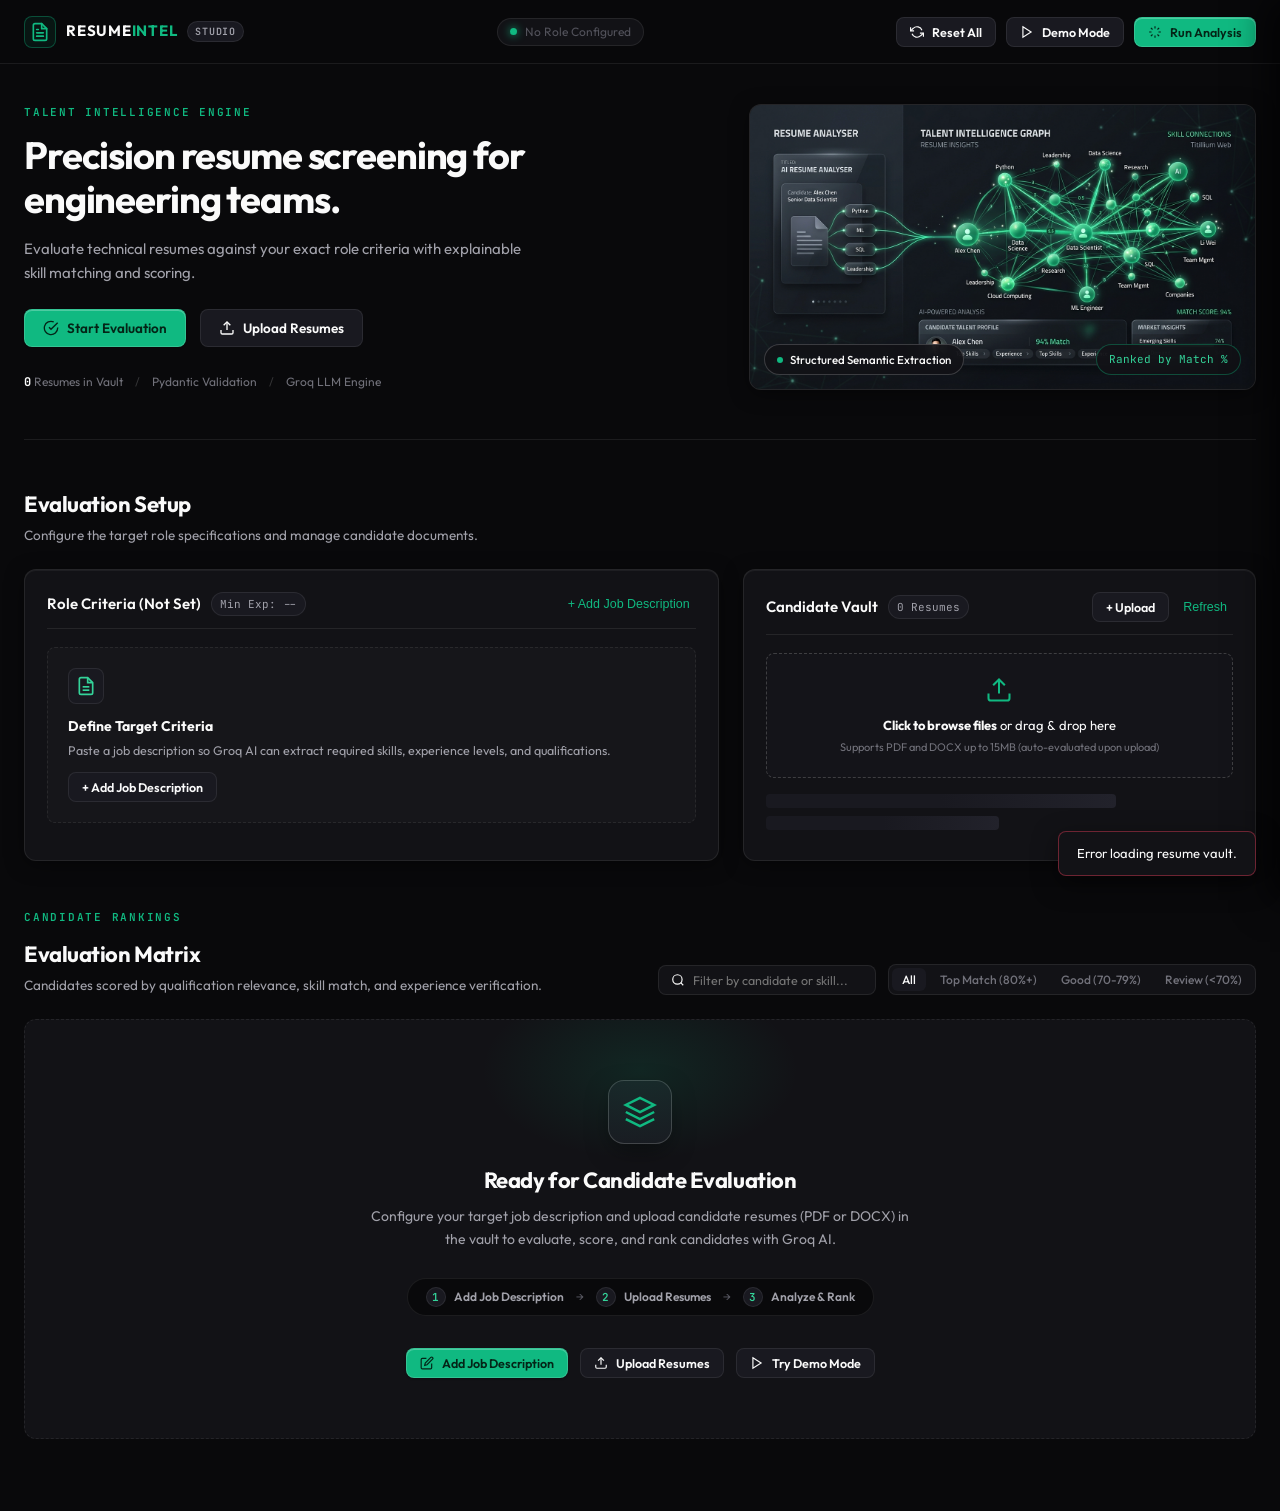
==== commit a083355e: "Auto-clear all cache, job description and resumes on refresh or Reset All button" ====
--- a/templates/index.html
+++ b/templates/index.html
@@ -11,7 +11,7 @@
   <link rel="preconnect" href="https://fonts.gstatic.com" crossorigin>
   <link href="https://fonts.googleapis.com/css2?family=JetBrains+Mono:wght@400;500;600;700&family=Outfit:wght@300;400;500;600;700;800&display=swap" rel="stylesheet">
   
-  <link rel="stylesheet" href="/static/css/style.css">
+  <link rel="stylesheet" href="/static/css/style.css?v=20260911_clean">
 </head>
 <body>
   <!-- Top Single-Line Navigation -->
@@ -37,6 +37,14 @@
       </div>
 
       <div class="nav-actions">
+        <button type="button" class="btn btn-secondary btn-sm" id="nav-reset-btn" title="Clear all cache, job description, and resumes">
+          <svg width="14" height="14" viewBox="0 0 24 24" fill="none" stroke="currentColor" stroke-width="2">
+            <polyline points="1 4 1 10 7 10"></polyline>
+            <polyline points="23 20 23 14 17 14"></polyline>
+            <path d="M20.49 9A9 9 0 0 0 5.64 5.64L1 10m22 4l-4.64 4.36A9 9 0 0 1 3.51 15"></path>
+          </svg>
+          Reset All
+        </button>
         <button type="button" class="btn btn-secondary btn-sm" id="nav-demo-btn">
           <svg width="14" height="14" viewBox="0 0 24 24" fill="none" stroke="currentColor" stroke-width="2">
             <polygon points="5 3 19 12 5 21 5 3"></polygon>
@@ -334,6 +342,6 @@
   <!-- Toast Container -->
   <div class="toast-stack" id="toast-stack"></div>
 
-  <script src="/static/js/app.js"></script>
+  <script src="/static/js/app.js?v=20260911_clean"></script>
 </body>
 </html>
